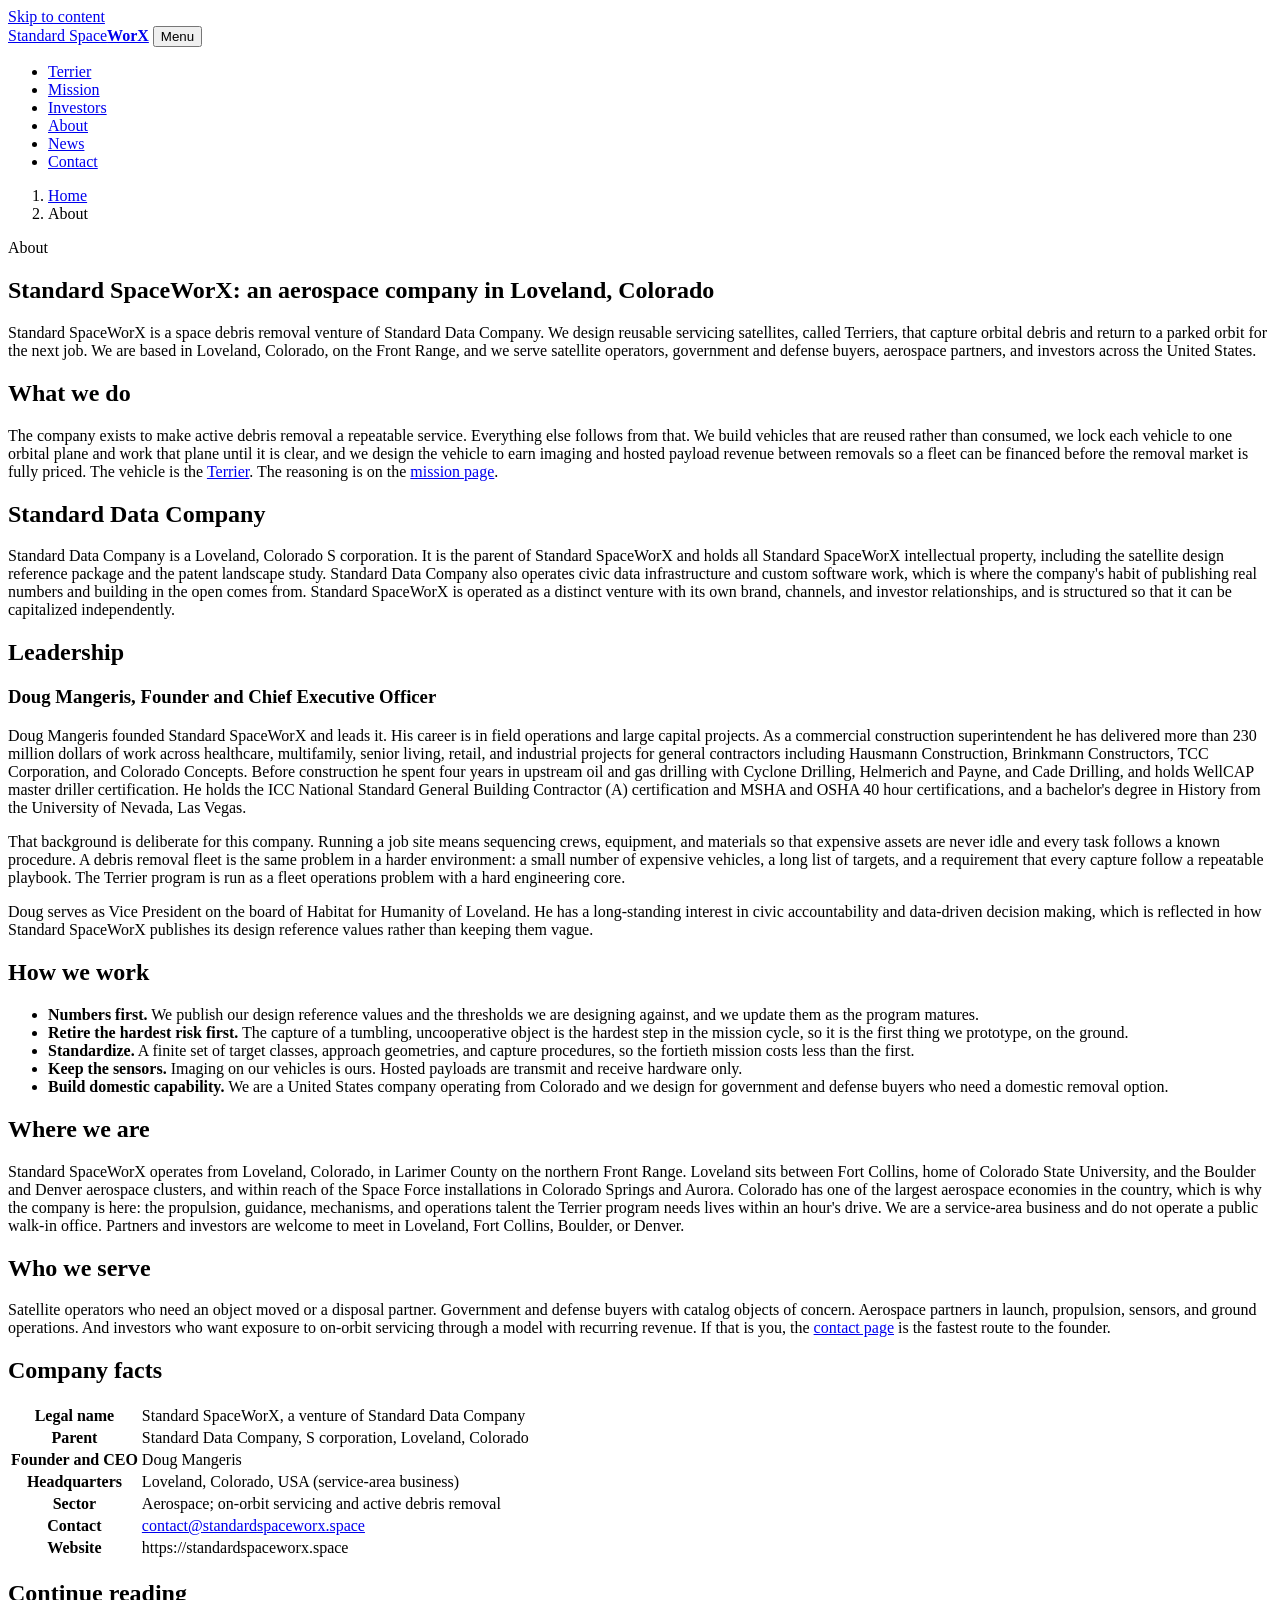
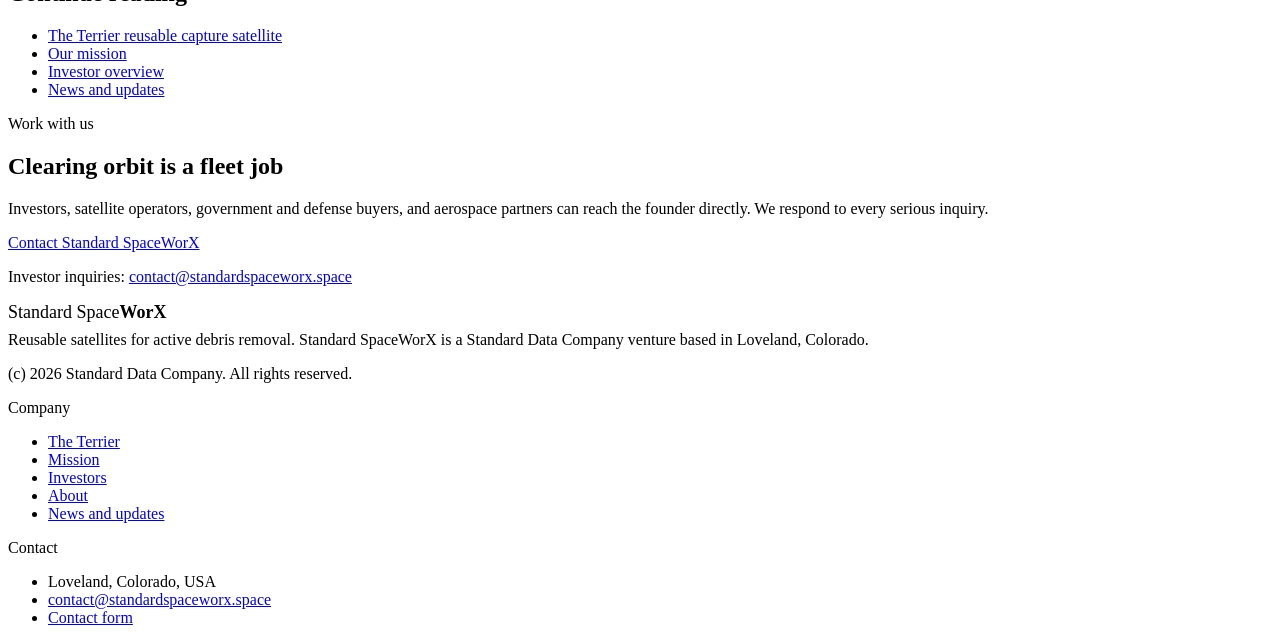
==== about/index.html @ 56d37dc4 "Add Terrier, Mission, Investors, About, and News pages with three seeded posts Each page targets one" ====
<!DOCTYPE html>
<html lang="en">
<head>
<meta charset="UTF-8">
<meta name="viewport" content="width=device-width, initial-scale=1.0">
<title>About Standard SpaceWorX | Aerospace Company, Loveland CO</title>
<meta name="description" content="Standard SpaceWorX is a Loveland, Colorado aerospace company founded by Doug Mangeris, under Standard Data Company, building reusable debris removal craft.">
<meta name="robots" content="index,follow,max-image-preview:large,max-snippet:-1">
<link rel="canonical" href="https://standardspaceworx.space/about/">
<meta name="theme-color" content="#0B1020">
<link rel="icon" href="/favicon.ico" sizes="32x32">
<link rel="icon" type="image/svg+xml" href="/assets/img/icon.svg">
<link rel="apple-touch-icon" href="/assets/img/apple-touch-icon.png">
<link rel="manifest" href="/site.webmanifest">
<meta property="og:type" content="website">
<meta property="og:site_name" content="Standard SpaceWorX">
<meta property="og:locale" content="en_US">
<meta property="og:url" content="https://standardspaceworx.space/about/">
<meta property="og:title" content="About Standard SpaceWorX | Aerospace Company, Loveland CO">
<meta property="og:description" content="Standard SpaceWorX is a Loveland, Colorado aerospace company founded by Doug Mangeris, under Standard Data Company, building reusable debris removal craft.">
<meta property="og:image" content="https://standardspaceworx.space/assets/img/og-default.png">
<meta property="og:image:secure_url" content="https://standardspaceworx.space/assets/img/og-default.png">
<meta property="og:image:type" content="image/png">
<meta property="og:image:width" content="1200">
<meta property="og:image:height" content="630">
<meta property="og:image:alt" content="Standard SpaceWorX wordmark over a dark orbital graphic">
<meta name="twitter:card" content="summary_large_image">
<meta name="twitter:title" content="About Standard SpaceWorX | Aerospace Company, Loveland CO">
<meta name="twitter:description" content="Standard SpaceWorX is a Loveland, Colorado aerospace company founded by Doug Mangeris, under Standard Data Company, building reusable debris removal craft.">
<meta name="twitter:image" content="https://standardspaceworx.space/assets/img/og-default.png">
<meta name="twitter:image:alt" content="Standard SpaceWorX wordmark over a dark orbital graphic">
<link rel="preload" href="/assets/fonts/barlow-condensed-latin-700-normal.woff2" as="font" type="font/woff2" crossorigin>
<link rel="preload" href="/assets/fonts/barlow-latin-400-normal.woff2" as="font" type="font/woff2" crossorigin>
<link rel="stylesheet" href="/assets/site.css">
<script type="application/ld+json">{"@context":"https://schema.org","@type":"AboutPage","@id":"https://standardspaceworx.space/about/#page","url":"https://standardspaceworx.space/about/","name":"About Standard SpaceWorX","about":{"@id":"https://standardspaceworx.space/#organization"},"mainEntity":{"@id":"https://standardspaceworx.space/#organization"}}</script>
<script type="application/ld+json">{"@context":"https://schema.org","@type":"BreadcrumbList","itemListElement":[{"@type":"ListItem","position":1,"name":"Home","item":"https://standardspaceworx.space/"},{"@type":"ListItem","position":2,"name":"About","item":"https://standardspaceworx.space/about/"}]}</script>
</head>
<body>
<a class="skip" href="#main">Skip to content</a>
<header class="nav">
  <div class="wrap">
    <a class="logo" href="/" aria-label="Standard SpaceWorX home">Standard Space<b>WorX</b></a>
    <button class="toggle" type="button" aria-expanded="false" aria-controls="primary-nav" onclick="var n=document.getElementById('primary-nav');var o=n.classList.toggle('open');this.setAttribute('aria-expanded',o)">Menu</button>
    <nav aria-label="Primary"><ul id="primary-nav">
      <li><a href="/technology/terrier/">Terrier</a></li>
      <li><a href="/mission/">Mission</a></li>
      <li><a href="/investors/">Investors</a></li>
      <li><a href="/about/" aria-current="page">About</a></li>
      <li><a href="/news/">News</a></li>
      <li><a href="/contact/">Contact</a></li>
    </ul></nav>
  </div>
</header>
<main id="main">

<section class="page-hero">
  <div class="wrap narrow">
    <nav class="crumbs" aria-label="Breadcrumb"><ol><li><a href="/">Home</a></li><li aria-current="page">About</li></ol></nav>

    <div class="eyebrow">About</div>
    <h1>Standard SpaceWorX: an aerospace company in Loveland, Colorado</h1>
    <p class="lede">Standard SpaceWorX is a space debris removal venture of Standard Data Company. We design reusable servicing satellites, called Terriers, that capture orbital debris and return to a parked orbit for the next job. We are based in Loveland, Colorado, on the Front Range, and we serve satellite operators, government and defense buyers, aerospace partners, and investors across the United States.</p>
  </div>
</section>
<section class="article">
  <div class="wrap narrow prose">
    <h2>What we do</h2>
    <p>The company exists to make active debris removal a repeatable service. Everything else follows from that. We build vehicles that are reused rather than consumed, we lock each vehicle to one orbital plane and work that plane until it is clear, and we design the vehicle to earn imaging and hosted payload revenue between removals so a fleet can be financed before the removal market is fully priced. The vehicle is the <a href="/technology/terrier/">Terrier</a>. The reasoning is on the <a href="/mission/">mission page</a>.</p>

    <h2>Standard Data Company</h2>
    <p>Standard Data Company is a Loveland, Colorado S corporation. It is the parent of Standard SpaceWorX and holds all Standard SpaceWorX intellectual property, including the satellite design reference package and the patent landscape study. Standard Data Company also operates civic data infrastructure and custom software work, which is where the company's habit of publishing real numbers and building in the open comes from. Standard SpaceWorX is operated as a distinct venture with its own brand, channels, and investor relationships, and is structured so that it can be capitalized independently.</p>

    <h2>Leadership</h2>
    <h3 id="founder">Doug Mangeris, Founder and Chief Executive Officer</h3>
    <p>Doug Mangeris founded Standard SpaceWorX and leads it. His career is in field operations and large capital projects. As a commercial construction superintendent he has delivered more than 230 million dollars of work across healthcare, multifamily, senior living, retail, and industrial projects for general contractors including Hausmann Construction, Brinkmann Constructors, TCC Corporation, and Colorado Concepts. Before construction he spent four years in upstream oil and gas drilling with Cyclone Drilling, Helmerich and Payne, and Cade Drilling, and holds WellCAP master driller certification. He holds the ICC National Standard General Building Contractor (A) certification and MSHA and OSHA 40 hour certifications, and a bachelor's degree in History from the University of Nevada, Las Vegas.</p>
    <p>That background is deliberate for this company. Running a job site means sequencing crews, equipment, and materials so that expensive assets are never idle and every task follows a known procedure. A debris removal fleet is the same problem in a harder environment: a small number of expensive vehicles, a long list of targets, and a requirement that every capture follow a repeatable playbook. The Terrier program is run as a fleet operations problem with a hard engineering core.</p>
    <p>Doug serves as Vice President on the board of Habitat for Humanity of Loveland. He has a long-standing interest in civic accountability and data-driven decision making, which is reflected in how Standard SpaceWorX publishes its design reference values rather than keeping them vague.</p>

    <h2>How we work</h2>
    <ul>
      <li><strong>Numbers first.</strong> We publish our design reference values and the thresholds we are designing against, and we update them as the program matures.</li>
      <li><strong>Retire the hardest risk first.</strong> The capture of a tumbling, uncooperative object is the hardest step in the mission cycle, so it is the first thing we prototype, on the ground.</li>
      <li><strong>Standardize.</strong> A finite set of target classes, approach geometries, and capture procedures, so the fortieth mission costs less than the first.</li>
      <li><strong>Keep the sensors.</strong> Imaging on our vehicles is ours. Hosted payloads are transmit and receive hardware only.</li>
      <li><strong>Build domestic capability.</strong> We are a United States company operating from Colorado and we design for government and defense buyers who need a domestic removal option.</li>
    </ul>

    <h2>Where we are</h2>
    <p>Standard SpaceWorX operates from Loveland, Colorado, in Larimer County on the northern Front Range. Loveland sits between Fort Collins, home of Colorado State University, and the Boulder and Denver aerospace clusters, and within reach of the Space Force installations in Colorado Springs and Aurora. Colorado has one of the largest aerospace economies in the country, which is why the company is here: the propulsion, guidance, mechanisms, and operations talent the Terrier program needs lives within an hour's drive. We are a service-area business and do not operate a public walk-in office. Partners and investors are welcome to meet in Loveland, Fort Collins, Boulder, or Denver.</p>

    <h2>Who we serve</h2>
    <p>Satellite operators who need an object moved or a disposal partner. Government and defense buyers with catalog objects of concern. Aerospace partners in launch, propulsion, sensors, and ground operations. And investors who want exposure to on-orbit servicing through a model with recurring revenue. If that is you, the <a href="/contact/">contact page</a> is the fastest route to the founder.</p>

    <h2>Company facts</h2>
    <table>
      <tbody>
        <tr><th scope="row">Legal name</th><td>Standard SpaceWorX, a venture of Standard Data Company</td></tr>
        <tr><th scope="row">Parent</th><td>Standard Data Company, S corporation, Loveland, Colorado</td></tr>
        <tr><th scope="row">Founder and CEO</th><td>Doug Mangeris</td></tr>
        <tr><th scope="row">Headquarters</th><td>Loveland, Colorado, USA (service-area business)</td></tr>
        <tr><th scope="row">Sector</th><td>Aerospace; on-orbit servicing and active debris removal</td></tr>
        <tr><th scope="row">Contact</th><td><a href="mailto:contact@standardspaceworx.space">contact@standardspaceworx.space</a></td></tr>
        <tr><th scope="row">Website</th><td>https://standardspaceworx.space</td></tr>
      </tbody>
    </table>
<aside class="related"><h2>Continue reading</h2><ul><li><a href="/technology/terrier/">The Terrier reusable capture satellite</a></li><li><a href="/mission/">Our mission</a></li><li><a href="/investors/">Investor overview</a></li><li><a href="/news/">News and updates</a></li></ul></aside>
  </div>
</section>

<section class="back">
  <div class="wrap">
    <div>
      <div class="eyebrow">Work with us</div>
      <h2>Clearing orbit is a fleet job</h2>
      <p>Investors, satellite operators, government and defense buyers, and aerospace partners can reach the founder directly. We respond to every serious inquiry.</p>
    </div>
    <div class="side">
      <a class="btn solid" href="/contact/">Contact Standard SpaceWorX</a>
      <p>Investor inquiries: <a href="mailto:contact@standardspaceworx.space">contact@standardspaceworx.space</a></p>
    </div>
  </div>
</section>

</main>
<footer>
  <div class="wrap">
    <div>
      <div class="logo" style="font-size:18px">Standard Space<b style="color:var(--orange)">WorX</b></div>
      <p style="margin-top:8px">Reusable satellites for active debris removal. Standard SpaceWorX is a Standard Data Company venture based in Loveland, Colorado.</p>
      <p style="margin-top:8px">(c) 2026 Standard Data Company. All rights reserved.</p>
    </div>
    <div>
      <div class="ft-h">Company</div>
      <ul>
        <li><a href="/technology/terrier/">The Terrier</a></li>
        <li><a href="/mission/">Mission</a></li>
        <li><a href="/investors/">Investors</a></li>
        <li><a href="/about/">About</a></li>
        <li><a href="/news/">News and updates</a></li>
      </ul>
    </div>
    <div>
      <div class="ft-h">Contact</div>
      <ul>
        <li>Loveland, Colorado, USA</li>
        <li><a href="mailto:contact@standardspaceworx.space">contact@standardspaceworx.space</a></li>
        <li><a href="/contact/">Contact form</a></li>
      </ul>
    </div>
  </div>
</footer>
<script>window.va = window.va || function () { (window.vaq = window.vaq || []).push(arguments); };</script>
<script defer src="/_vercel/insights/script.js"></script>
</body>
</html>
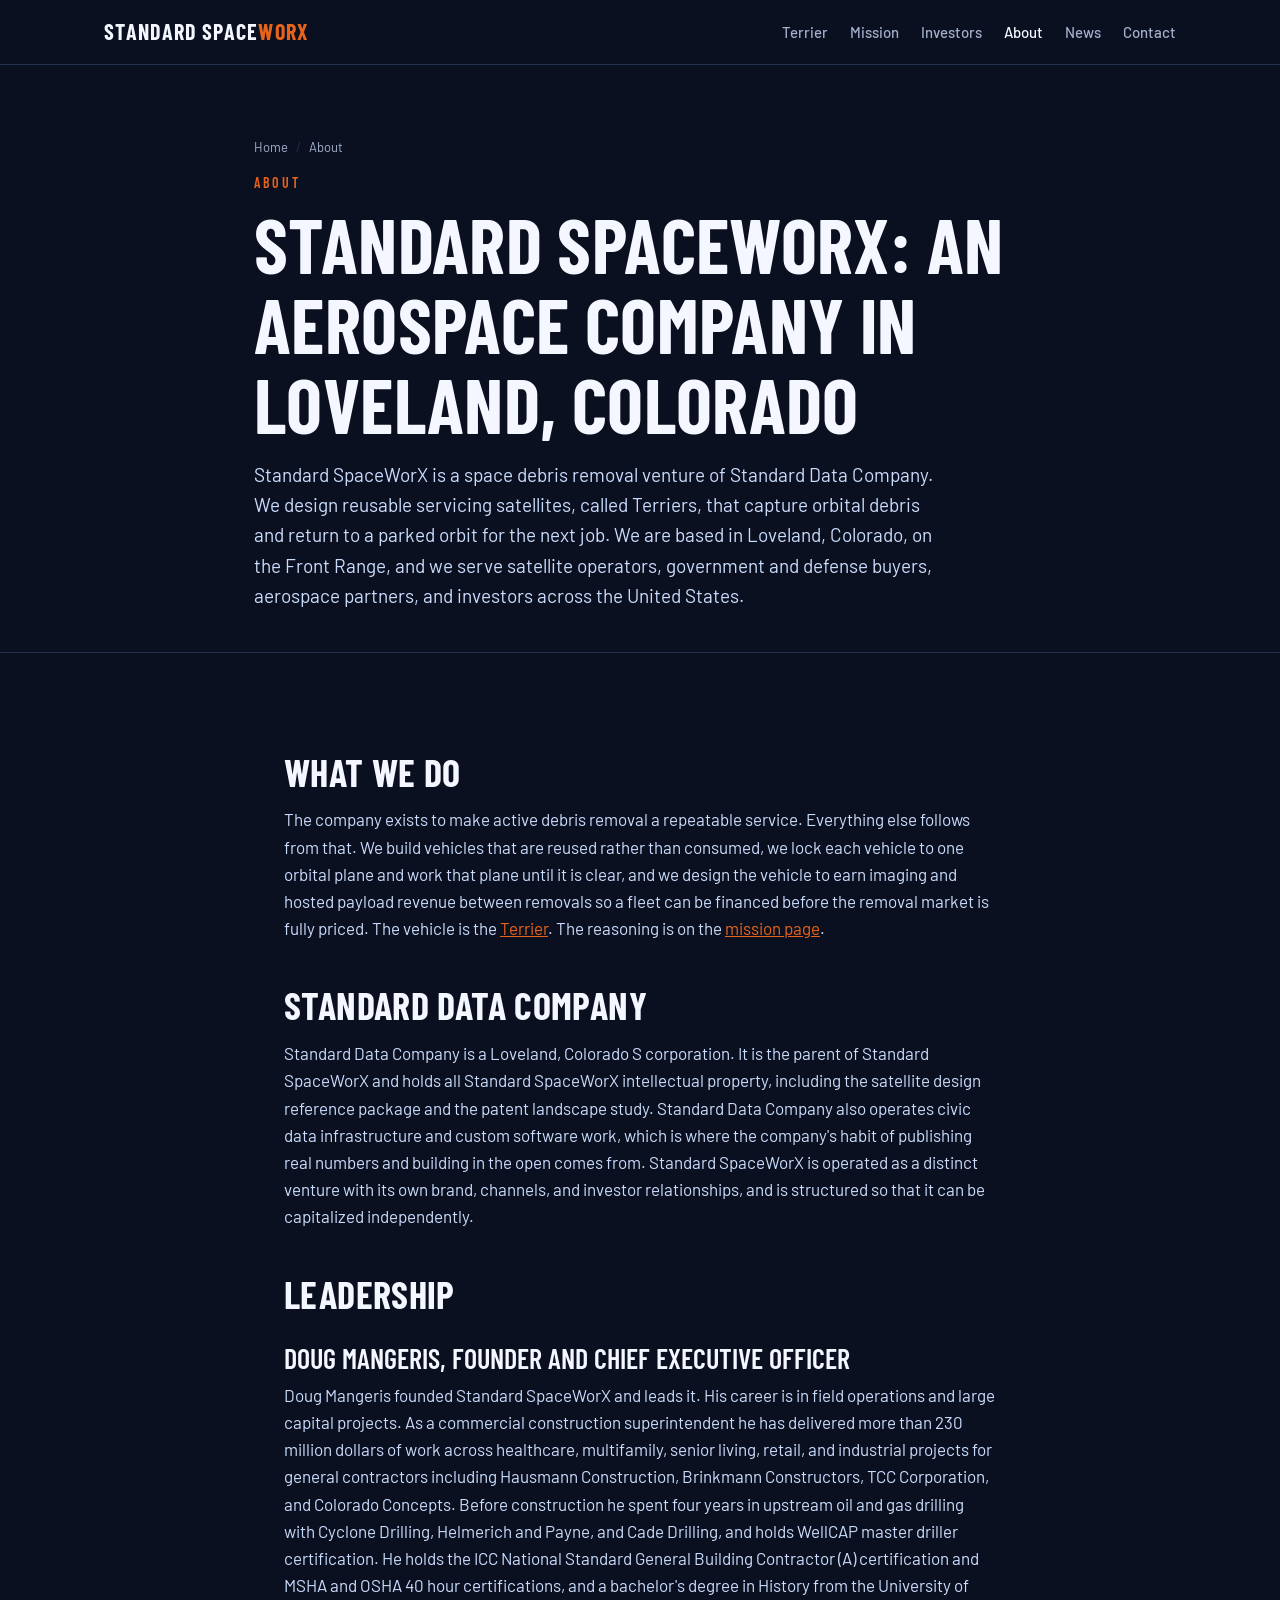
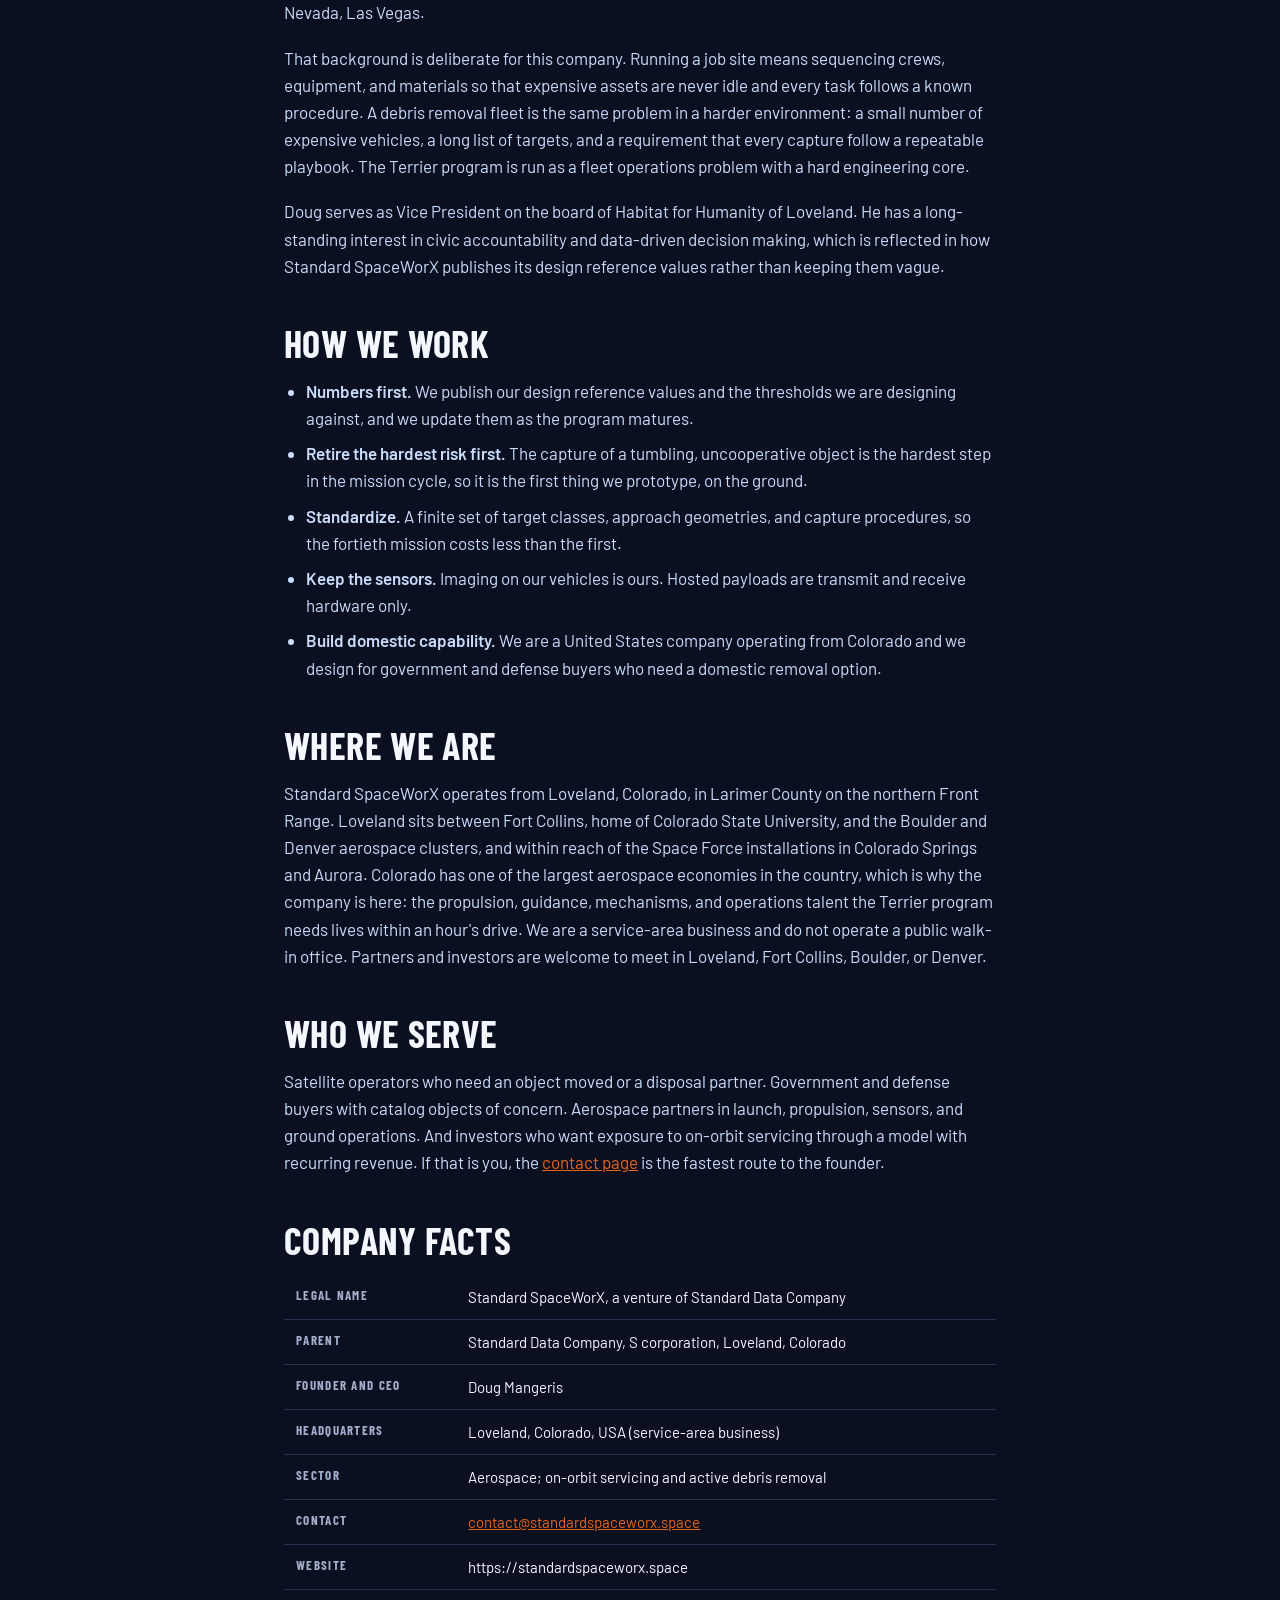
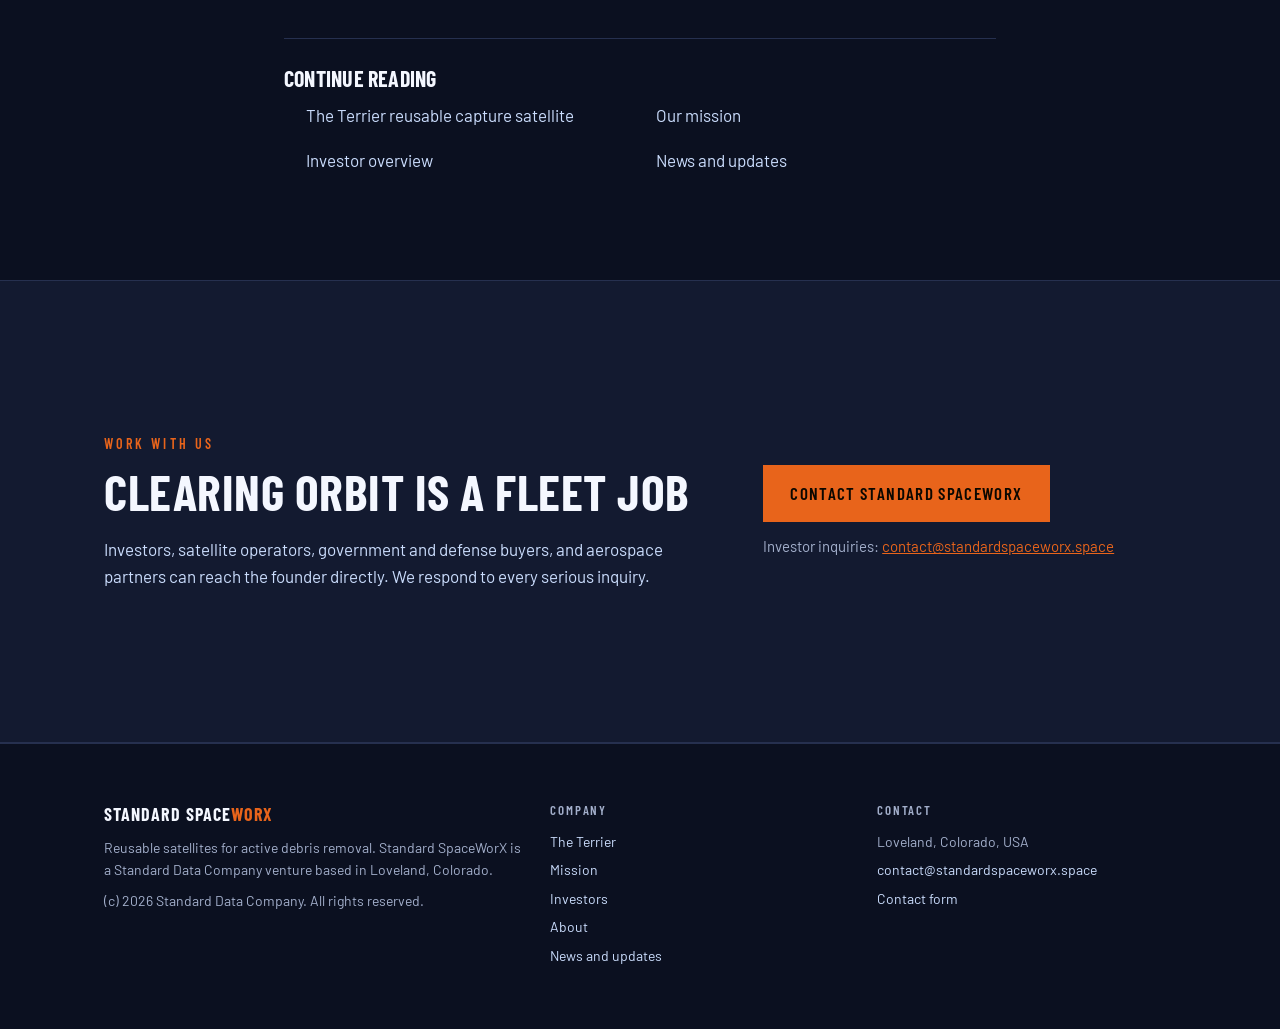
==== commit a5a2479a: "Add Google Tag Manager container GTM-KJL5BQST to every page GA4 property G-1L9ERGHXLM fires through " ====
--- a/about/index.html
+++ b/about/index.html
@@ -34,8 +34,10 @@
 <link rel="stylesheet" href="/assets/site.css">
 <script type="application/ld+json">{"@context":"https://schema.org","@type":"AboutPage","@id":"https://standardspaceworx.space/about/#page","url":"https://standardspaceworx.space/about/","name":"About Standard SpaceWorX","about":{"@id":"https://standardspaceworx.space/#organization"},"mainEntity":{"@id":"https://standardspaceworx.space/#organization"}}</script>
 <script type="application/ld+json">{"@context":"https://schema.org","@type":"BreadcrumbList","itemListElement":[{"@type":"ListItem","position":1,"name":"Home","item":"https://standardspaceworx.space/"},{"@type":"ListItem","position":2,"name":"About","item":"https://standardspaceworx.space/about/"}]}</script>
+<script>(function(w,d,s,l,i){w[l]=w[l]||[];w[l].push({'gtm.start':new Date().getTime(),event:'gtm.js'});var f=d.getElementsByTagName(s)[0],j=d.createElement(s),dl=l!='dataLayer'?'&l='+l:'';j.async=true;j.src='https://www.googletagmanager.com/gtm.js?id='+i+dl;f.parentNode.insertBefore(j,f);})(window,document,'script','dataLayer','GTM-KJL5BQST');</script>
 </head>
 <body>
+<noscript><iframe src="https://www.googletagmanager.com/ns.html?id=GTM-KJL5BQST" height="0" width="0" style="display:none;visibility:hidden" title="Google Tag Manager"></iframe></noscript>
 <a class="skip" href="#main">Skip to content</a>
 <header class="nav">
   <div class="wrap">
--- a/assets/site.css
+++ b/assets/site.css
@@ -0,0 +1,223 @@
+/* Standard SpaceWorX site styles. Proprietary to Standard Data Company. */
+@font-face{font-family:'Barlow Condensed';font-style:normal;font-weight:600;font-display:swap;src:url(/assets/fonts/barlow-condensed-latin-600-normal.woff2) format('woff2')}
+@font-face{font-family:'Barlow Condensed';font-style:normal;font-weight:700;font-display:swap;src:url(/assets/fonts/barlow-condensed-latin-700-normal.woff2) format('woff2')}
+@font-face{font-family:'Barlow';font-style:normal;font-weight:400;font-display:swap;src:url(/assets/fonts/barlow-latin-400-normal.woff2) format('woff2')}
+@font-face{font-family:'Barlow';font-style:normal;font-weight:500;font-display:swap;src:url(/assets/fonts/barlow-latin-500-normal.woff2) format('woff2')}
+@font-face{font-family:'Barlow';font-style:normal;font-weight:600;font-display:swap;src:url(/assets/fonts/barlow-latin-600-normal.woff2) format('woff2')}
+@font-face{font-family:'IBM Plex Mono';font-style:normal;font-weight:400;font-display:swap;src:url(/assets/fonts/ibm-plex-mono-latin-400-normal.woff2) format('woff2')}
+@font-face{font-family:'IBM Plex Mono';font-style:normal;font-weight:500;font-display:swap;src:url(/assets/fonts/ibm-plex-mono-latin-500-normal.woff2) format('woff2')}
+
+:root{
+  --void:#0B1020; --panel:#131A30; --line:#26304F;
+  --ink:#F4F7FF; --mute:#A3AFCB; --ice:#CADCFC;
+  --orange:#E8641B; --orange-dim:#8C3D10;
+  --sheet:#E9EDF4; --sheet-ink:#111A33; --sheet-line:#B9C4DA; --sheet-mute:#4A5577;
+  --cond:'Barlow Condensed','Arial Narrow',Arial,sans-serif;
+  --mono:'IBM Plex Mono',ui-monospace,Menlo,monospace;
+}
+*{margin:0;padding:0;box-sizing:border-box}
+html{scroll-behavior:smooth}
+body{background:var(--void);color:var(--ink);font-family:'Barlow',system-ui,sans-serif;font-size:17px;line-height:1.6}
+.wrap{max-width:1120px;margin:0 auto;padding:0 24px}
+.wrap.narrow{max-width:820px}
+.eyebrow{font-family:var(--cond);font-weight:600;letter-spacing:.22em;text-transform:uppercase;font-size:14px;color:var(--orange)}
+h1,h2,h3,h4{font-family:var(--cond);text-transform:uppercase;line-height:1.05}
+h1{font-size:clamp(40px,6.5vw,76px);font-weight:700;letter-spacing:.005em}
+h2{font-size:clamp(32px,4.6vw,50px);font-weight:700;letter-spacing:.01em;margin:10px 0 18px}
+h3{font-size:clamp(22px,2.6vw,28px);font-weight:600;margin:28px 0 10px}
+h4{font-size:19px;letter-spacing:.06em;margin:18px 0 6px}
+p.lede{color:var(--ice);font-size:19px;max-width:62ch}
+section{padding:80px 0}
+.mono{font-family:var(--mono)}
+a{color:var(--orange)}
+a:focus-visible{outline:2px solid var(--orange);outline-offset:3px}
+.skip{position:absolute;left:-9999px;top:8px;background:var(--orange);color:#0B0700;padding:8px 14px;font-weight:600;z-index:100}
+.skip:focus{left:8px}
+
+/* Nav */
+.nav{position:sticky;top:0;z-index:50;background:rgba(11,16,32,.94);backdrop-filter:blur(8px);border-bottom:1px solid var(--line)}
+.nav .wrap{display:flex;align-items:center;justify-content:space-between;height:64px;gap:16px}
+.logo{font-family:var(--cond);font-weight:700;font-size:22px;letter-spacing:.06em;text-transform:uppercase;color:var(--ink);text-decoration:none;white-space:nowrap}
+.logo b{color:var(--orange)}
+.nav ul{display:flex;gap:22px;list-style:none}
+.nav ul a{color:var(--mute);text-decoration:none;font-size:15px;font-weight:500}
+.nav ul a:hover,.nav ul a:focus,.nav ul a[aria-current="page"]{color:var(--ink)}
+.nav .toggle{display:none;background:none;border:1px solid var(--line);color:var(--ink);font-family:var(--cond);letter-spacing:.1em;text-transform:uppercase;padding:8px 12px;cursor:pointer}
+
+/* Buttons */
+.cta-row{margin-top:30px;display:flex;gap:14px;flex-wrap:wrap}
+.btn{display:inline-block;padding:14px 26px;font-family:var(--cond);font-weight:600;letter-spacing:.08em;text-transform:uppercase;font-size:17px;text-decoration:none;border:1px solid var(--orange);color:var(--orange)}
+.btn.solid{background:var(--orange);color:#0B0700}
+.btn.solid:hover{background:#F5762C}
+.btn.ghost:hover{background:rgba(232,100,27,.1)}
+
+/* Hero */
+.hero{padding:96px 0 80px;position:relative;overflow:hidden}
+.hero .wrap{display:grid;grid-template-columns:1.25fr .75fr;gap:40px;align-items:center}
+.wordmark{font-family:var(--cond);text-transform:uppercase;font-weight:700;line-height:1;font-size:clamp(52px,8vw,104px);letter-spacing:.005em;margin:8px 0 14px}
+.wordmark .x{color:var(--orange)}
+.hero h1{font-size:clamp(24px,3vw,34px);font-weight:600;letter-spacing:.03em;color:var(--ice);text-transform:none;font-family:'Barlow',system-ui,sans-serif;line-height:1.3;max-width:30ch}
+.hero .sub{margin-top:18px;font-size:19px;color:var(--ice);max-width:56ch}
+.hero .tag{margin-top:10px;color:var(--mute);font-size:15px}
+.page-hero{padding:72px 0 40px;border-bottom:1px solid var(--line)}
+.page-hero h1{margin-top:10px}
+.page-hero p.lede{margin-top:16px}
+
+/* Orbit animation */
+.orbit-stage{position:relative;width:380px;height:380px;margin-left:auto}
+.planet{position:absolute;inset:30%;border-radius:50%;background:radial-gradient(circle at 35% 30%,#2A3B6E,#101836 72%);border:1px solid #33406B;box-shadow:0 0 60px rgba(42,59,110,.35)}
+.ring{position:absolute;inset:0;border:1.5px dashed rgba(202,220,252,.55);border-radius:50%;animation:spin 26s linear infinite}
+.ring::after{content:"";position:absolute;top:-5px;left:50%;width:10px;height:10px;border-radius:50%;background:var(--orange);box-shadow:0 0 12px var(--orange)}
+.ring.r2{inset:12%;animation-duration:18s;border-color:rgba(232,100,27,.45)}
+.ring.r2::after{background:var(--ice);box-shadow:0 0 8px var(--ice);width:6px;height:6px}
+@keyframes spin{to{transform:rotate(360deg)}}
+@media (prefers-reduced-motion: reduce){.ring{animation:none}}
+
+/* Spec plate */
+.plate{margin-top:40px;background:var(--panel);border:1px solid var(--line);position:relative;padding:26px 28px}
+.plate::before,.plate::after,.plate .rvt::before,.plate .rvt::after{content:"";position:absolute;width:8px;height:8px;border-radius:50%;background:var(--line);box-shadow:inset 0 1px 2px #000}
+.plate::before{top:8px;left:8px}.plate::after{top:8px;right:8px}
+.plate .rvt::before{bottom:8px;left:8px}.plate .rvt::after{bottom:8px;right:8px}
+.plate .plate-title{font-family:var(--cond);text-transform:uppercase;font-size:15px;letter-spacing:.24em;color:var(--mute);font-weight:600;margin-bottom:14px}
+.specgrid{display:grid;grid-template-columns:repeat(4,1fr);gap:0;border-top:1px solid var(--line)}
+.spec{padding:14px 10px 4px;border-bottom:1px solid var(--line)}
+.spec + .spec{border-left:1px solid var(--line)}
+.spec .k{font-size:11.5px;letter-spacing:.14em;text-transform:uppercase;color:var(--mute)}
+.spec .v{font-family:var(--mono);font-size:22px;color:var(--ink);margin-top:2px}
+.spec .v em{font-style:normal;color:var(--orange)}
+
+/* Scoreboard */
+.score{border-top:1px solid var(--line);border-bottom:1px solid var(--line);background:linear-gradient(180deg,rgba(232,100,27,.05),transparent)}
+.score .wrap{display:grid;grid-template-columns:repeat(3,1fr);gap:32px;padding-top:64px;padding-bottom:64px}
+.score .big{font-family:var(--mono);font-size:clamp(40px,6vw,64px);color:var(--ink)}
+.score .big.o{color:var(--orange)}
+.score .cap{color:var(--mute);margin-top:6px;max-width:30ch}
+
+/* Streams / cards */
+.streams{display:grid;grid-template-columns:repeat(3,1fr);gap:22px;margin-top:36px}
+.stream{background:var(--panel);border:1px solid var(--line);padding:34px 30px}
+.stream h3{font-size:26px;margin:12px 0 10px}
+.stream .n{font-family:var(--mono);color:var(--orange);font-size:14px;letter-spacing:.2em}
+.stream p{color:var(--ice);font-size:16px}
+.stream p + p{margin-top:10px;color:var(--mute)}
+.cards{display:grid;grid-template-columns:repeat(2,1fr);gap:22px;margin-top:32px}
+.card{background:var(--panel);border:1px solid var(--line);padding:28px}
+.card h3{margin-top:0}
+.card p{color:var(--ice);font-size:16px}
+.card a.more{display:inline-block;margin-top:12px;font-family:var(--cond);letter-spacing:.1em;text-transform:uppercase;text-decoration:none}
+
+/* Cycle */
+.cycle{display:grid;grid-template-columns:repeat(6,1fr);gap:14px;margin-top:40px}
+.step{border:1px solid var(--line);background:var(--panel);padding:18px 14px;text-align:center}
+.step .num{font-family:var(--mono);color:var(--mute);font-size:13px}
+.step h4{margin:8px 0 6px}
+.step p{font-size:13px;color:var(--mute);line-height:1.45}
+.step.hot{border-color:var(--orange)}
+.step.hot h4{color:var(--orange)}
+
+/* Sheet (light blueprint section) */
+.sheet{background:var(--sheet);color:var(--sheet-ink)}
+.sheet .eyebrow{color:var(--orange-dim)}
+.sheet h2,.sheet h3{color:var(--sheet-ink)}
+.sheet p.lede{color:#3A466B}
+.sheet a{color:var(--orange-dim)}
+.titleblock{border:2px solid var(--sheet-ink);margin-top:36px}
+.tb-head{display:flex;justify-content:space-between;border-bottom:2px solid var(--sheet-ink);padding:10px 16px;font-family:var(--mono);font-size:13px;letter-spacing:.08em;text-transform:uppercase}
+.tb-row{display:grid;grid-template-columns:130px 200px 1fr 130px;border-bottom:1px solid var(--sheet-line)}
+.tb-row:last-child{border-bottom:none}
+.tb-row > div{padding:16px;border-left:1px solid var(--sheet-line)}
+.tb-row > div:first-child{border-left:none;font-family:var(--cond);font-weight:700;font-size:30px;color:var(--orange-dim)}
+.tb-row .alt{font-family:var(--mono);font-size:14px}
+.tb-row .desc{font-size:15px;color:#2A3350}
+.tb-row .camp{font-family:var(--mono);font-size:12.5px;letter-spacing:.12em;color:var(--sheet-mute);align-self:center}
+.tb-row.dim > div:first-child{color:var(--sheet-mute)}
+
+/* Why now */
+.now-grid{display:grid;grid-template-columns:repeat(3,1fr);gap:26px;margin-top:36px}
+.now{border-top:2px solid var(--orange);padding-top:18px}
+.now h3{font-size:23px;margin:0 0 8px}
+.now p{color:var(--mute);font-size:15px}
+
+/* Back / CTA band */
+.back{background:var(--panel);border-top:1px solid var(--line);border-bottom:1px solid var(--line)}
+.back .wrap{display:grid;grid-template-columns:1.2fr .8fr;gap:40px;align-items:center;padding-top:72px;padding-bottom:72px}
+.back p{color:var(--ice);max-width:56ch}
+.back .side p{margin-top:12px;font-size:15px;color:var(--mute)}
+
+/* Article / long form */
+.article{padding:56px 0 80px}
+.article .prose{max-width:760px}
+.prose p{margin:0 0 18px;color:var(--ice)}
+.prose h2{font-size:clamp(28px,3.6vw,38px);margin:44px 0 14px}
+.prose h3{margin:30px 0 8px}
+.prose ul,.prose ol{margin:0 0 18px 22px;color:var(--ice)}
+.prose li{margin-bottom:8px}
+.prose table{width:100%;border-collapse:collapse;margin:8px 0 24px;font-size:15px}
+.prose th,.prose td{text-align:left;padding:10px 12px;border-bottom:1px solid var(--line);vertical-align:top}
+.prose th{font-family:var(--cond);letter-spacing:.1em;text-transform:uppercase;font-size:13px;color:var(--mute)}
+.prose .callout{border-left:3px solid var(--orange);background:var(--panel);padding:18px 22px;margin:24px 0}
+.prose .callout p:last-child{margin-bottom:0}
+.prose figure{margin:24px 0}
+.prose figure img{width:100%;height:auto;border:1px solid var(--line);display:block}
+.prose figcaption{font-size:13px;color:var(--mute);margin-top:8px}
+.meta{font-family:var(--mono);font-size:13px;color:var(--mute);letter-spacing:.06em}
+.crumbs{font-size:13px;color:var(--mute);margin-bottom:14px}
+.crumbs ol{list-style:none;display:flex;gap:8px;flex-wrap:wrap}
+.crumbs li + li::before{content:"/";margin-right:8px;color:var(--line)}
+.crumbs a{color:var(--mute);text-decoration:none}
+.crumbs a:hover{color:var(--ink)}
+.related{margin-top:48px;padding-top:28px;border-top:1px solid var(--line)}
+.related h2{font-size:22px;margin:0 0 12px}
+.related ul{list-style:none;display:grid;grid-template-columns:repeat(2,1fr);gap:10px}
+.related a{text-decoration:none;color:var(--ice)}
+.related a:hover{color:var(--orange)}
+
+/* Posts list */
+.posts{display:grid;gap:18px;margin-top:28px}
+.post{background:var(--panel);border:1px solid var(--line);padding:26px 28px}
+.post h2{font-size:26px;margin:6px 0 8px}
+.post h2 a{color:var(--ink);text-decoration:none}
+.post h2 a:hover{color:var(--orange)}
+.post p{color:var(--ice);font-size:16px}
+
+/* Forms */
+form.contact{display:grid;gap:16px;max-width:620px;margin-top:28px}
+form.contact label{display:grid;gap:6px;font-family:var(--cond);letter-spacing:.12em;text-transform:uppercase;font-size:13px;color:var(--mute)}
+form.contact input,form.contact select,form.contact textarea{font:inherit;font-size:16px;color:var(--ink);background:var(--panel);border:1px solid var(--line);padding:12px 14px;width:100%}
+form.contact input:focus,form.contact select:focus,form.contact textarea:focus{outline:2px solid var(--orange);outline-offset:1px}
+form.contact textarea{min-height:150px;resize:vertical}
+form.contact .hp{position:absolute;left:-9999px;opacity:0;height:0;width:0}
+.contact-grid{display:grid;grid-template-columns:1.1fr .9fr;gap:48px;align-items:start}
+.contact-grid .facts p{color:var(--ice);margin-bottom:12px}
+.contact-grid .facts .k{font-family:var(--cond);letter-spacing:.12em;text-transform:uppercase;font-size:13px;color:var(--mute);display:block}
+
+/* Footer */
+footer{padding:56px 0;color:var(--mute);font-size:14px;border-top:1px solid var(--line)}
+footer .wrap{display:grid;grid-template-columns:1.4fr 1fr 1fr;gap:28px}
+footer a{color:var(--ice);text-decoration:none}
+footer a:hover{color:var(--orange)}
+footer ul{list-style:none}
+footer li{margin-bottom:6px}
+footer .ft-h{font-family:var(--cond);letter-spacing:.14em;text-transform:uppercase;font-size:13px;color:var(--mute);margin-bottom:10px}
+
+@media(max-width:900px){
+  .eyebrow{font-size:12px;letter-spacing:.16em}
+  .hero .wrap{grid-template-columns:1fr}
+  .orbit-stage{margin:0 auto;width:280px;height:280px}
+  .score .wrap{grid-template-columns:1fr;gap:22px}
+  .streams,.cards{grid-template-columns:1fr}
+  .cycle{grid-template-columns:repeat(2,1fr)}
+  .specgrid{grid-template-columns:repeat(2,1fr)}
+  .now-grid{grid-template-columns:1fr}
+  .tb-row{grid-template-columns:90px 1fr;grid-auto-rows:auto}
+  .tb-row .desc{grid-column:1 / -1;border-left:none;border-top:1px solid var(--sheet-line)}
+  .tb-row .camp{display:none}
+  .back .wrap{grid-template-columns:1fr}
+  .contact-grid{grid-template-columns:1fr}
+  footer .wrap{grid-template-columns:1fr}
+  .related ul{grid-template-columns:1fr}
+  .nav .toggle{display:inline-block}
+  .nav ul{display:none;position:absolute;left:0;right:0;top:64px;background:var(--void);border-bottom:1px solid var(--line);flex-direction:column;gap:0;padding:8px 24px 16px}
+  .nav ul.open{display:flex}
+  .nav ul li{padding:10px 0;border-bottom:1px solid var(--line)}
+}
